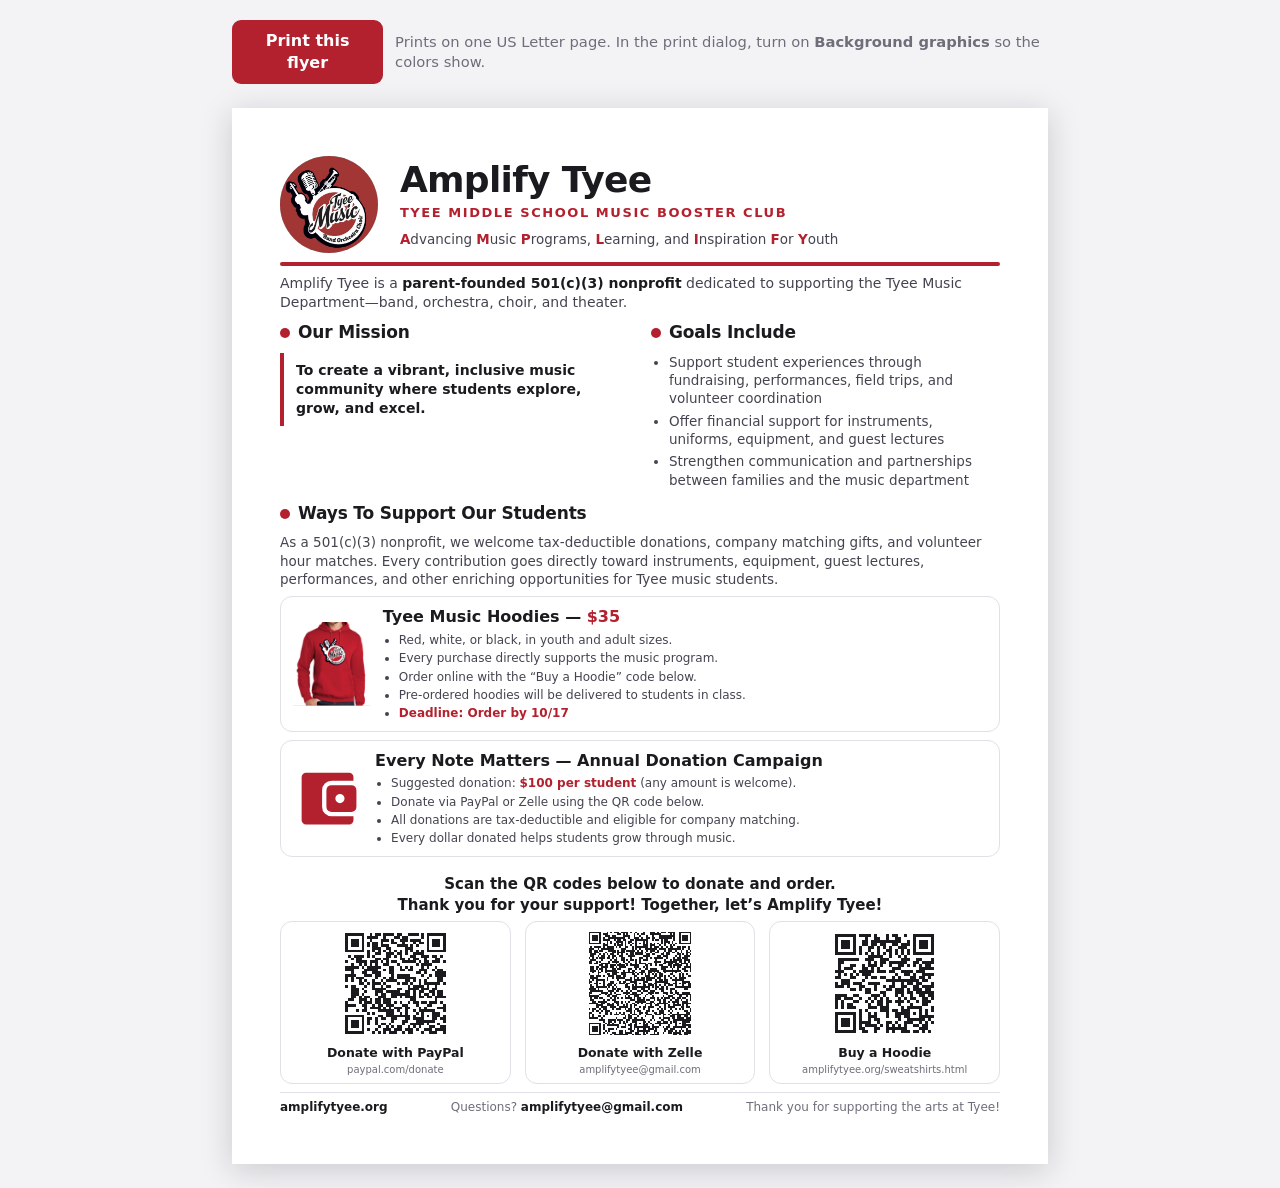
==== donateFlyer.html @ a9c30863 "Add printable flyers with QR codes Two self-contained one-page US Letter flyers that mirror the home" ====
<!doctype html>
<html lang="en">
<head>
<meta charset="utf-8">
<meta name="viewport" content="width=device-width, initial-scale=1">
<title>Amplify Tyee — Printable Flyer</title>
<meta name="robots" content="noindex">
<link rel="icon" type="image/png" sizes="32x32" href="assets/img/favicon-32.png">
<link rel="icon" type="image/png" sizes="48x48" href="assets/img/favicon-48.png">
<style>
/* ==========================================================================
   One-page printable flyer (US Letter). Self-contained: its own styles, so
   printing never depends on the site stylesheets. Content mirrors the home
   page; QR codes are pre-generated SVGs in assets/img/.
   ========================================================================== */
:root {
  --red:      #b3202e;
  --red-dark: #8a1622;
  --red-soft: #fdf2f3;
  --ink:      #1b1b1f;
  --ink-soft: #444450;
  --muted:    #6e6e7a;
  --line:     #e0e0e8;
  --font:     "Segoe UI", system-ui, -apple-system, Roboto, "Helvetica Neue", Arial, sans-serif;
}

* { box-sizing: border-box; }
html, body { margin: 0; padding: 0; }
body {
  font-family: var(--font); color: var(--ink); background: #f3f3f6;
  line-height: 1.36; -webkit-print-color-adjust: exact; print-color-adjust: exact;
}

/* The sheet itself: 8.5x11 with a 0.5in inner margin. */
.sheet {
  width: 8.5in; min-height: 11in; margin: 24px auto; padding: 0.5in;
  background: #fff; box-shadow: 0 6px 30px rgba(20, 20, 30, .18);
  display: flex; flex-direction: column;
}

/* Print controls (screen only) */
.toolbar { width: 8.5in; margin: 20px auto 0; display: flex; gap: 12px; align-items: center; }
.toolbar p { margin: 0; color: var(--muted); font-size: .92rem; }
.print-btn {
  font: inherit; font-weight: 650; color: #fff; background: var(--red);
  border: 0; border-radius: 9px; padding: 10px 18px; cursor: pointer;
}
.print-btn:hover { background: var(--red-dark); }

/* Header ----------------------------------------------------------------- */
.flyer-head { display: flex; align-items: center; gap: 22px; }
.flyer-logo {
  width: 1.02in; height: 1.02in; flex: none; border-radius: 50%; object-fit: cover;
}
.flyer-title { margin: 0; font-size: 36px; line-height: 1.05; letter-spacing: -.02em; }
.flyer-sub {
  margin: 6px 0 0; font-size: 13px; font-weight: 700; letter-spacing: .12em;
  text-transform: uppercase; color: var(--red);
}
.acronym { margin: 8px 0 0; font-size: 13.5px; color: var(--ink-soft); }
.acronym b { color: var(--red); }

.rule { height: 4px; background: var(--red); border-radius: 2px; margin: 9px 0 8px; }

/* Body ------------------------------------------------------------------- */
.lede { margin: 0 0 9px; font-size: 14px; color: var(--ink-soft); }
.lede strong { color: var(--ink); }

.two-col { display: flex; gap: 22px; align-items: flex-start; }
.col { flex: 1 1 0; min-width: 0; }

h2.section-title {
  margin: 0 0 8px; font-size: 17px; letter-spacing: -.01em;
  display: flex; align-items: baseline; gap: 8px;
}
h2.section-title::before {
  content: ""; width: 10px; height: 10px; flex: none; border-radius: 50%; background: var(--red);
}

.quote {
  margin: 0; padding: 8px 0 8px 12px; border-left: 4px solid var(--red);
  font-size: 14px; font-weight: 600;
}

ul.goals { margin: 0; padding-left: 18px; font-size: 13.5px; color: var(--ink-soft); }
ul.goals li { margin-bottom: 4px; }


.support { margin-top: 9px; }

.hoodie {
  margin-top: 8px; border: 1px solid var(--line); border-radius: 12px;
  padding: 9px 12px; display: flex; gap: 13px; align-items: center;
}
.hoodie img { width: 0.8in; height: auto; flex: none; }
.hoodie .card-icon { width: 0.72in; height: 0.72in; flex: none; fill: var(--red); }
.hoodie h3 { margin: 0 0 4px; font-size: 16px; }
.hoodie p { margin: 0; font-size: 12.5px; color: var(--ink-soft); }
ul.hoodie-points { margin: 0; padding-left: 16px; font-size: 12px; color: var(--ink-soft); }
ul.hoodie-points li { margin-bottom: 2px; }
ul.hoodie-points li:last-child { margin-bottom: 0; }
ul.hoodie-points strong { color: var(--red); }
.price { color: var(--red); font-weight: 800; }

/* QR codes --------------------------------------------------------------- */
.qr-band { margin-top: auto; padding-top: 7px; }
.qr-band h2 { margin: 0 0 6px; font-size: 15px; text-align: center; }
.qr-row { display: flex; gap: 14px; }
.qr {
  flex: 1 1 0; text-align: center; border: 1px solid var(--line);
  border-radius: 12px; padding: 6px 5px 7px;
}
.qr img { width: 1.15in; height: 1.15in; display: block; margin: 0 auto 5px; }
.qr .qr-label { font-size: 12.5px; font-weight: 700; }
.qr .qr-url { font-size: 10px; color: var(--muted); word-break: break-all; margin-top: 2px; }

.flyer-foot {
  margin-top: 8px; padding-top: 6px; border-top: 1px solid var(--line);
  display: flex; justify-content: space-between; gap: 12px;
  font-size: 12px; color: var(--muted);
}
.flyer-foot strong { color: var(--ink); }

/* Print ------------------------------------------------------------------ */
@page { size: letter; margin: 0; }
@media print {
  body { background: #fff; }
  .toolbar { display: none; }
  .sheet { width: auto; min-height: auto; margin: 0; padding: 0.3in; box-shadow: none; }
}
</style>
</head>
<body>

<div class="toolbar">
  <button class="print-btn" type="button" onclick="window.print()">Print this flyer</button>
  <p>Prints on one US Letter page. In the print dialog, turn on <strong>Background graphics</strong> so the colors show.</p>
</div>

<div class="sheet">

  <header class="flyer-head">
    <img class="flyer-logo" src="assets/img/tyee-music-logo.jpg"
         alt="Tyee Music: band, orchestra, choir" width="600" height="600">
    <div>
      <h1 class="flyer-title">Amplify Tyee</h1>
      <p class="flyer-sub">Tyee Middle School Music Booster Club</p>
      <p class="acronym"><b>A</b>dvancing <b>M</b>usic <b>P</b>rograms,
         <b>L</b>earning, and <b>I</b>nspiration <b>F</b>or <b>Y</b>outh</p>
    </div>
  </header>

  <div class="rule"></div>

  <p class="lede">Amplify Tyee is a <strong>parent-founded 501(c)(3) nonprofit</strong> dedicated to
     supporting the Tyee Music Department&mdash;band, orchestra, choir, and theater.</p>

  <div class="two-col">
    <div class="col">
      <h2 class="section-title">Our Mission</h2>
      <blockquote class="quote">To create a vibrant, inclusive music community where students
        explore, grow, and excel.</blockquote>
    </div>

    <div class="col">
      <h2 class="section-title">Goals Include</h2>
      <ul class="goals">
        <li>Support student experiences through fundraising, performances, field trips, and volunteer coordination</li>
        <li>Offer financial support for instruments, uniforms, equipment, and guest lectures</li>
        <li>Strengthen communication and partnerships between families and the music department</li>
      </ul>
    </div>
  </div>

  <section class="support">
    <h2 class="section-title">Ways To Support Our Students</h2>
    <p class="lede" style="font-size:13.5px; margin-bottom:0;">As a 501(c)(3) nonprofit, we welcome
      tax-deductible donations, company matching gifts, and volunteer hour matches. Every
      contribution goes directly toward instruments, equipment, guest lectures, performances, and
      other enriching opportunities for Tyee music students.</p>
  </section>

  <div class="hoodie">
    <img src="assets/img/red.png" alt="Red Tyee Music hoodie" width="358" height="388">
    <div>
      <h3>Tyee Music Hoodies &mdash; <span class="price">$35</span></h3>
      <ul class="hoodie-points">
        <li>Red, white, or black, in youth and adult sizes.</li>
        <li>Every purchase directly supports the music program.</li>
        <li>Order online with the &ldquo;Buy a Hoodie&rdquo; code below.</li>
        <li>Pre-ordered hoodies will be delivered to students in class.</li>
        <li><strong>Deadline: Order by 10/17</strong></li>
      </ul>
    </div>
  </div>


  <div class="hoodie">
    <svg class="card-icon" viewBox="0 -960 960 960" aria-hidden="true" focusable="false"><path d="M180-120q-23 0-41.5-18T120-180v-600q0-23 18.5-41.5T180-840h600q24 0 42 18.5t18 41.5v54H538q-58 0-96 38t-38 95v227q0 57 38 95t96 38h302v53q0 24-18 42t-42 18H180Zm358-173q-34 0-54-20t-20-53v-227q0-34 20-53.5t54-19.5h269q34 0 54 19.5t20 53.5v227q0 33-20 53t-54 20H538Zm158.5-142.5Q716-455 716-481q0-25-19.5-44T652-544q-25 0-44.5 19T588-481q0 26 19.5 45.5T652-416q25 0 44.5-19.5Z"/></svg>
    <div>
      <h3>Every Note Matters &mdash; Annual Donation Campaign</h3>
      <ul class="hoodie-points">
        <li>Suggested donation: <span class="price">$100 per student</span> (any amount is welcome).</li>
        <li>Donate via PayPal or Zelle using the QR code below.</li>
        <li>All donations are tax-deductible and eligible for company matching.</li>
        <li>Every dollar donated helps students grow through music.</li>
      </ul>
    </div>
  </div>
  <section class="qr-band">
    <h2>Scan the QR codes below to donate and order.<br>
        Thank you for your support! Together, let&rsquo;s Amplify Tyee!</h2>
    <div class="qr-row">
      <div class="qr">
        <img src="assets/img/qr-paypal.svg" alt="QR code linking to the Amplify Tyee PayPal donation page">
        <div class="qr-label">Donate with PayPal</div>
        <div class="qr-url">paypal.com/donate</div>
      </div>
      <div class="qr">
        <img src="assets/img/qr-zelle.svg" alt="QR code that opens Zelle to send a donation to amplifytyee@gmail.com">
        <div class="qr-label">Donate with Zelle</div>
        <div class="qr-url">amplifytyee@gmail.com</div>
      </div>
      <div class="qr">
        <img src="assets/img/qr-hoodie.svg" alt="QR code linking to the Tyee music hoodie order form">
        <div class="qr-label">Buy a Hoodie</div>
        <div class="qr-url">amplifytyee.org/sweatshirts.html</div>
      </div>
    </div>
  </section>

  <footer class="flyer-foot">
    <span><strong>amplifytyee.org</strong></span>
    <span>Questions? <strong>amplifytyee@gmail.com</strong></span>
    <span>Thank you for supporting the arts at Tyee!</span>
  </footer>

</div>

</body>
</html>
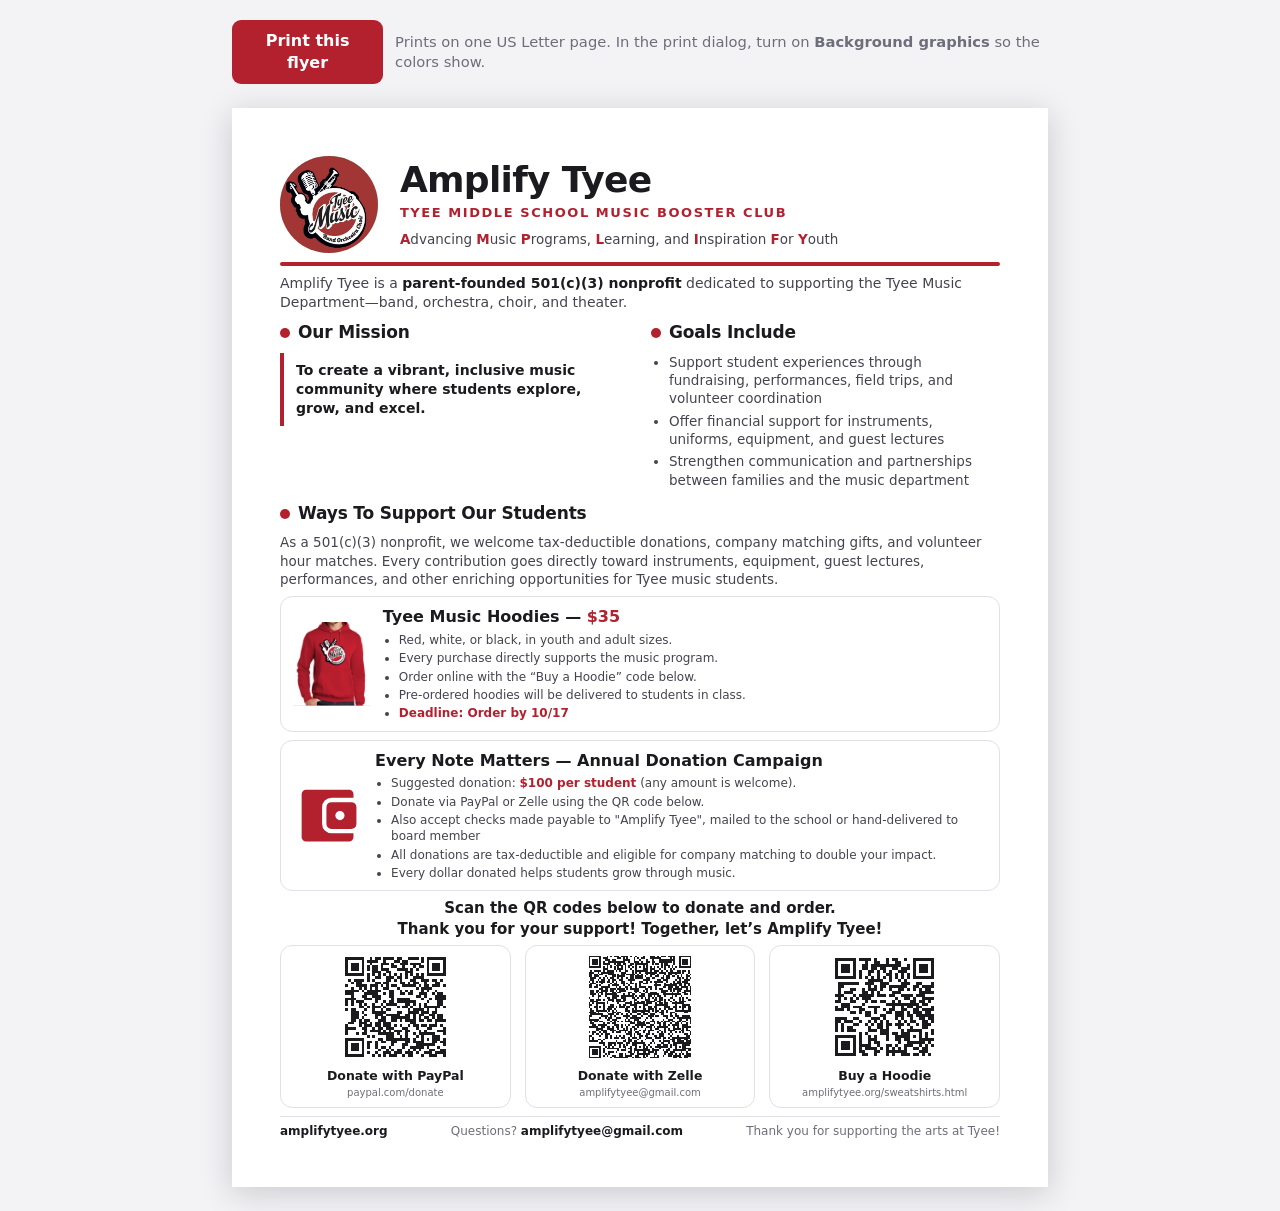
==== commit 51d700af: "Donate flyer: mention checks, and matching that doubles impact Adds a bullet for checks payable to A" ====
--- a/donateFlyer.html
+++ b/donateFlyer.html
@@ -202,7 +202,8 @@
       <ul class="hoodie-points">
         <li>Suggested donation: <span class="price">$100 per student</span> (any amount is welcome).</li>
         <li>Donate via PayPal or Zelle using the QR code below.</li>
-        <li>All donations are tax-deductible and eligible for company matching.</li>
+        <li>Also accept checks made payable to "Amplify Tyee", mailed to the school or hand-delivered to board member</li>
+        <li>All donations are tax-deductible and eligible for company matching to double your impact.</li>
         <li>Every dollar donated helps students grow through music.</li>
       </ul>
     </div>
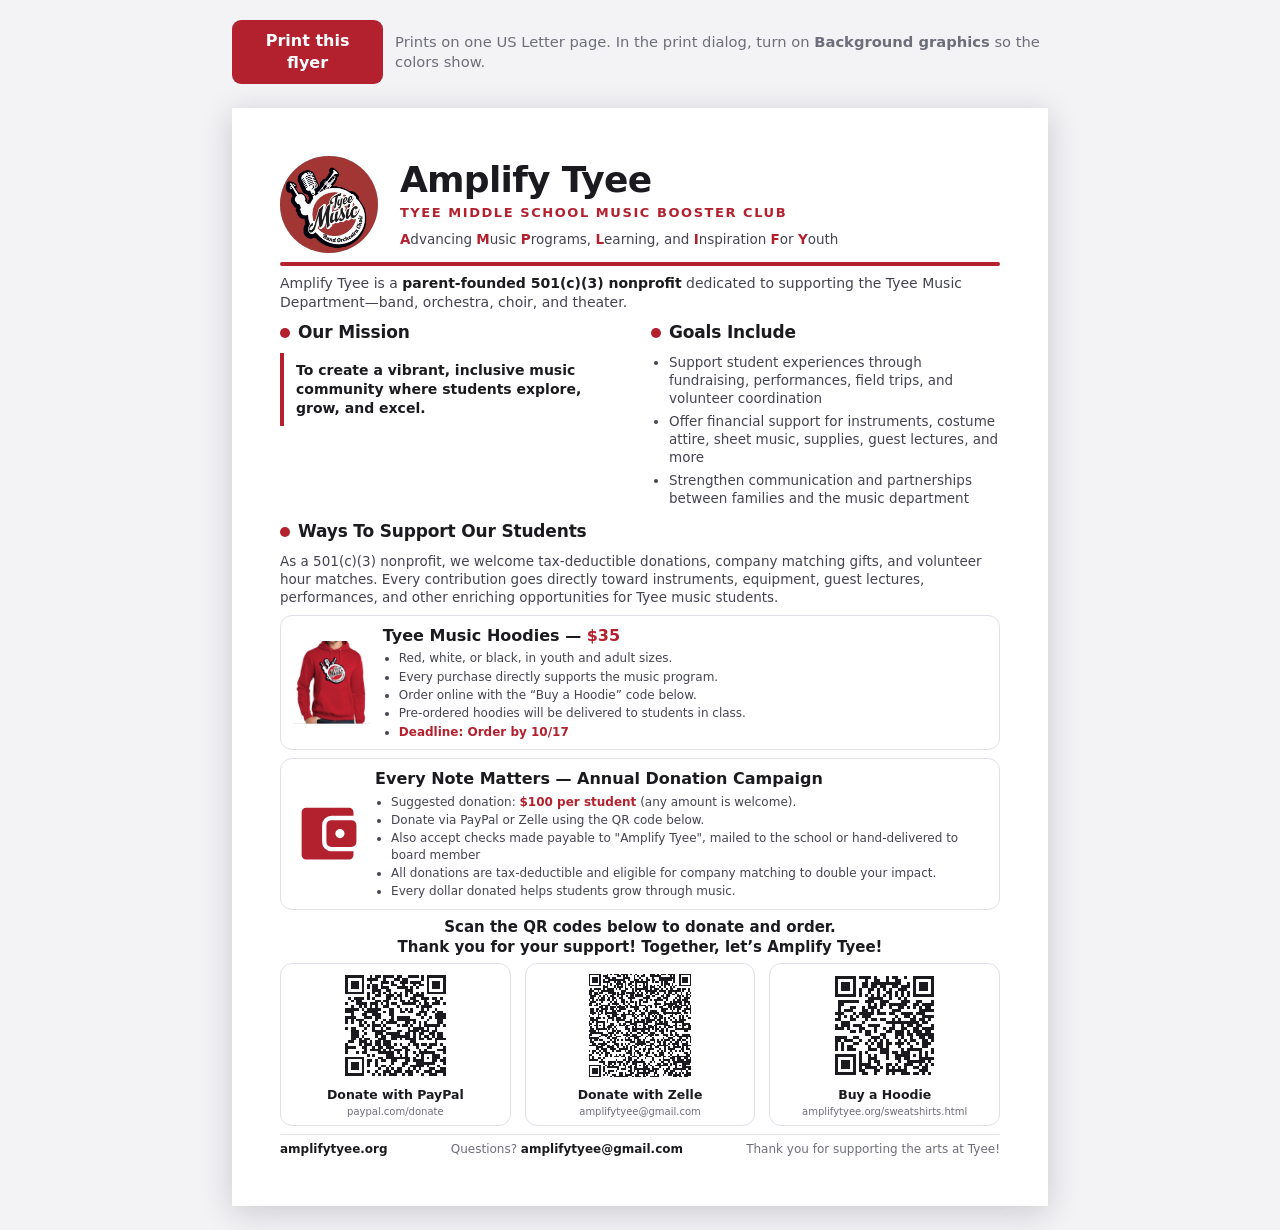
==== commit 75c3a6b7: "Same funding goal wording on the home page and both flyers "instruments, costume attire, sheet music" ====
--- a/donateFlyer.html
+++ b/donateFlyer.html
@@ -166,7 +166,7 @@
       <h2 class="section-title">Goals Include</h2>
       <ul class="goals">
         <li>Support student experiences through fundraising, performances, field trips, and volunteer coordination</li>
-        <li>Offer financial support for instruments, uniforms, equipment, and guest lectures</li>
+        <li>Offer financial support for instruments, costume attire, sheet music, supplies, guest lectures, and more</li>
         <li>Strengthen communication and partnerships between families and the music department</li>
       </ul>
     </div>
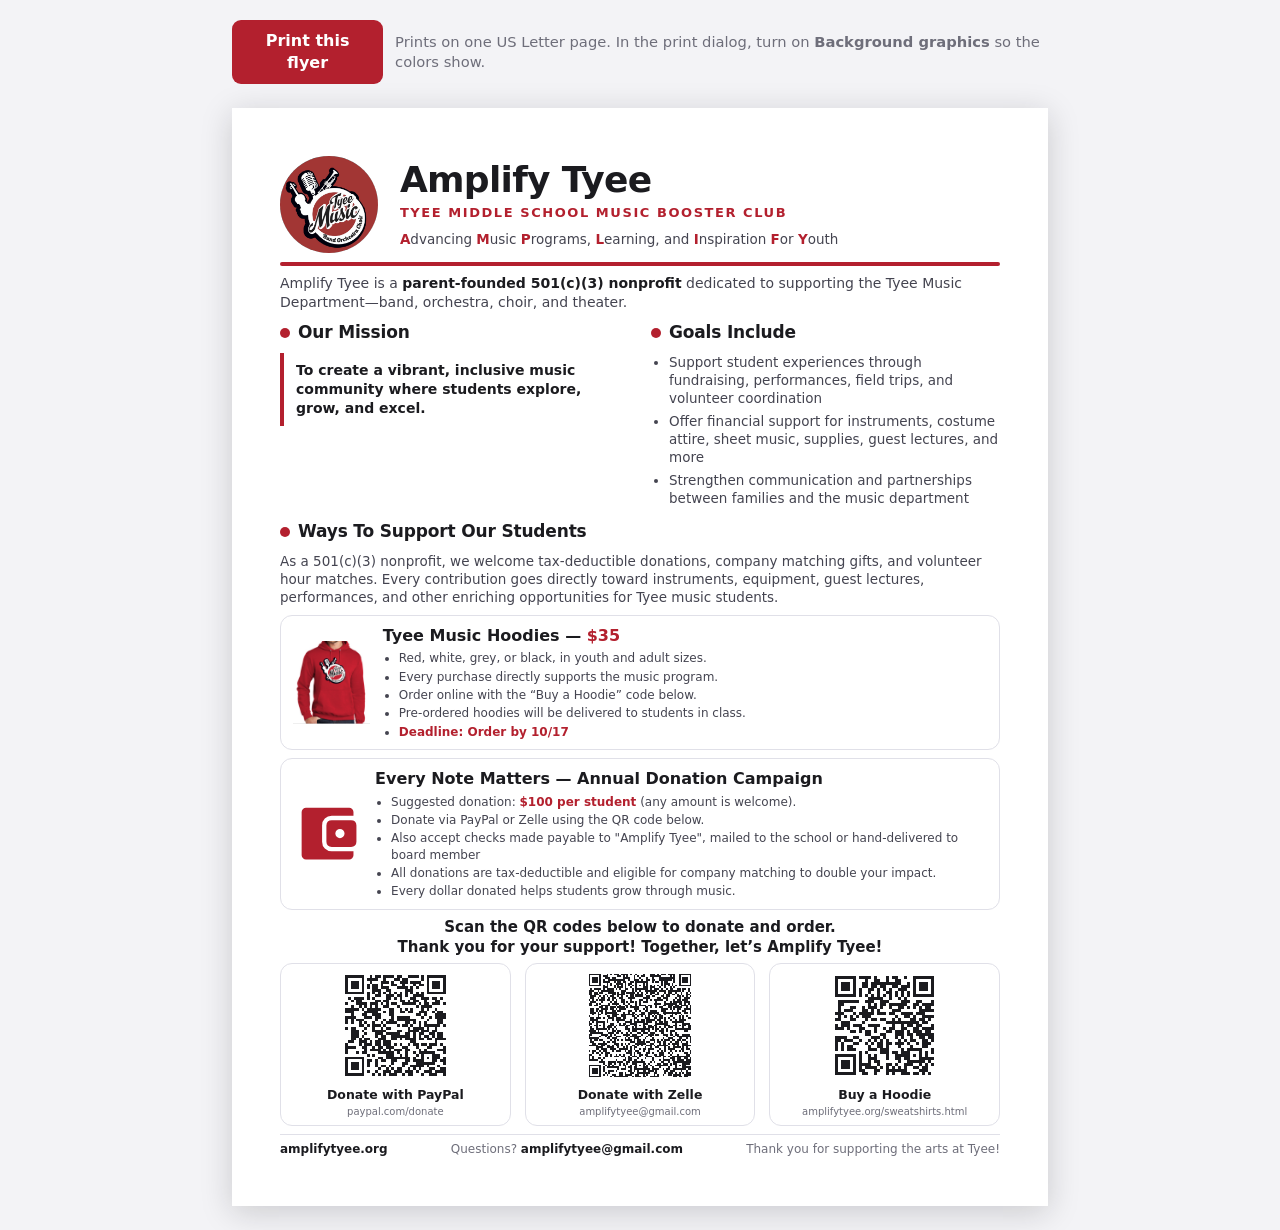
==== commit f79c5304: "Add grey as a fourth hoodie colour Grey joins red, white, and black at $35. The photo is cropped fro" ====
--- a/donateFlyer.html
+++ b/donateFlyer.html
@@ -185,7 +185,7 @@
     <div>
       <h3>Tyee Music Hoodies &mdash; <span class="price">$35</span></h3>
       <ul class="hoodie-points">
-        <li>Red, white, or black, in youth and adult sizes.</li>
+        <li>Red, white, grey, or black, in youth and adult sizes.</li>
         <li>Every purchase directly supports the music program.</li>
         <li>Order online with the &ldquo;Buy a Hoodie&rdquo; code below.</li>
         <li>Pre-ordered hoodies will be delivered to students in class.</li>
